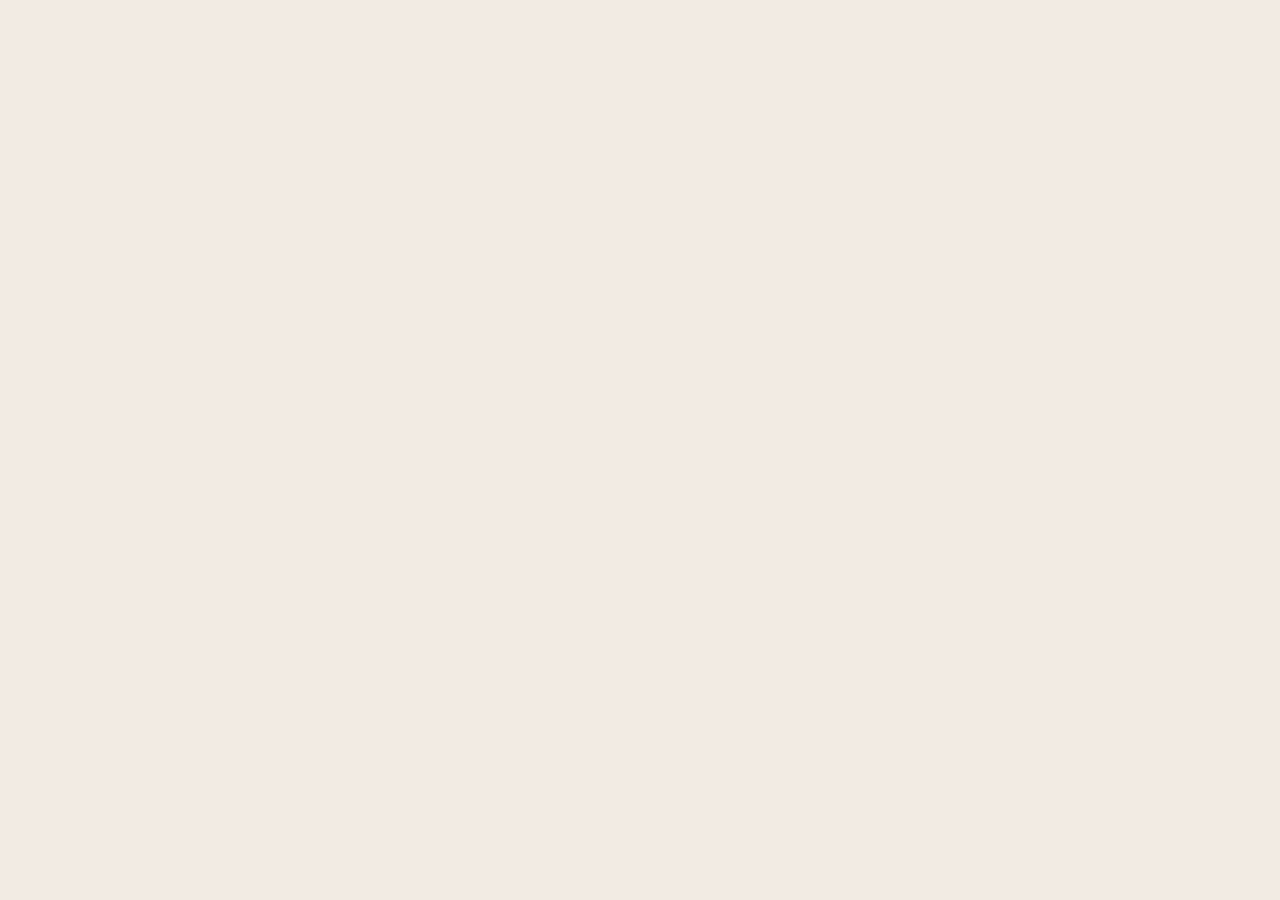
==== product-preview-card-component-main/code.html @ 2f369d1b "update" ====
<!DOCTYPE html>
<html lang="en">
<head>
    <meta charset="UTF-8">
    <meta name="viewport" content="width=device-width, initial-scale=1.0">
    <link rel="stylesheet" href="style.css">
    <title>Document</title>
</head>
<body>
    
</body>
</html>
---- product-preview-card-component-main/style.css ----
@import url('https://fonts.googleapis.com/css2?family=Montserrat:wght@400;700&display=swap');
@import url('https://fonts.googleapis.com/css2?family=Fraunces:wght@400;700&display=swap');

* {
  box-sizing: border-box;
  margin: 0;
  font-family: 'Montserra', sans-serif;
  padding-left: 0;
  font-size: 14px;
}
body{
    background-color: hsl(30, 38%, 92%);
    display: flex;
    justify-content: center;
    align-items: center;
    flex-direction: column;
    gap: 5px;

}
@media (max-width:376px) and (min-width: 0px) {
  .container{
    width: 90vw;
    height: 100vh;
    border: 0px solid;
  }
  .image{
    margin-top: 10px;
    width: 90vw;
  }
  .i2{
    display: none;
  }
 .image img{
border-radius: 10px 10px 0px 0px ;
    width: 90vw;
 }
 .cont{
    margin-top: -5px;
    display: flex;
    flex-direction: column;
    gap: 10px;
    background-color: hsl(0, 0%, 100%);
    border-radius: 0px 0px 10px 10px;
    padding: 15px;
 }
 .box1{
    font-size: 12px;
    text-transform: uppercase;

    margin-left: 5px;
    opacity: 0.5;
    letter-spacing: 5px;
 }
 .box2{
font-size: 34px;
font: bolder;

    font-family: 'Fraunces', sans-serif; }   
    
    .box3{
        padding-right: 52px;
        line-height: 20px;
        opacity: 0.7;
    }
}
.span{
    color:  hsl(158, 36%, 37%);
    display: inline-block;
    font-size:28px;
    font-weight: 600;
}
.box5{
    background-color:  hsl(158, 36%, 37%);
    display: flex;
    gap:10px;
    height: 40px;
    align-items: center;
    border-radius: 10px;
    color: white;

    justify-content: center;
}
@media (min-width:377px) {
 body{
  display: flex;
  flex-direction: row;
  height: 700px; 
  gap: 10px;
}

  
  .image{
    width: 400px;
  /* border: 3px solid ; */
  height: 500px;
 } 
 .i2{
  height: 500px;
 border-radius: 5px;
  width: 400px;
 }
 .i1{
  display: none;
}
.container{
  display: flex;
}
.cont{
  background-color: #fff;
  padding: 64px;
  width: 400px;
  display: flex;
  flex-direction: column;
  gap: 20px;
  border-radius: 5px;
  /* border: 4px solid; */
}
.box1
{
  font-size: 15px;
  margin-left: 5px;

  opacity: 0.5;
  letter-spacing: 5px;

}
.box2{
  font-size: 34px;
  font: bolder;
  
      font-family: 'Fraunces', sans-serif; }   
      
      .box3{
          padding-right: 52px;
          line-height: 20px;
          opacity: 0.7;
      }
  }
  .span{
      color:  hsl(158, 36%, 37%);
      display: inline-block;
      font-size:28px;
      font-weight: 600;
  }
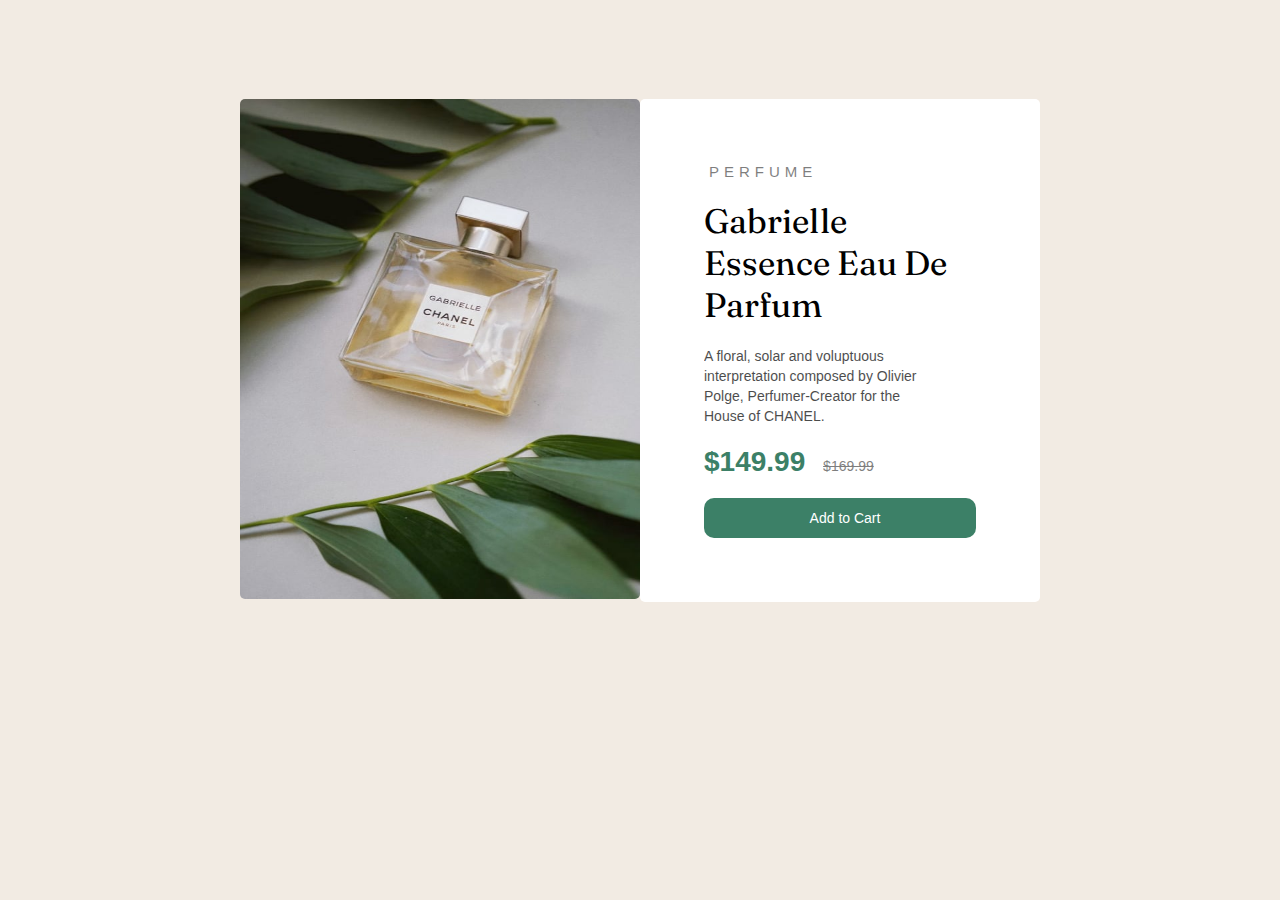
==== commit ca415d72: "update" ====
--- a/product-preview-card-component-main/code.html
+++ b/product-preview-card-component-main/code.html
@@ -1,12 +1,47 @@
 <!DOCTYPE html>
 <html lang="en">
 <head>
-    <meta charset="UTF-8">
-    <meta name="viewport" content="width=device-width, initial-scale=1.0">
-    <link rel="stylesheet" href="style.css">
-    <title>Document</title>
+  <meta charset="UTF-8">
+  <meta name="viewport" content="width=device-width, initial-scale=1.0"> <!-- displays site properly based on user's device -->
+
+  <link rel="icon" type="image/png" sizes="32x32" href="./images/favicon-32x32.png">
+  
+  <title>Frontend Mentor | Product preview card component</title>
+
+  <!-- Feel free to remove these styles or customise in your own stylesheet 👍 -->
+<link rel="stylesheet" href="style.css">
+<style>
+    .attribution { font-size: 11px; text-align: center; }
+    .attribution a { color: hsl(228, 45%, 44%); }
+  </style>
 </head>
 <body>
-    
+  <div class="container">
+    <div class="image">
+        <img class="i1" src="./images/image-product-mobile.jpg"  >
+        <img class="i2" src="./images/image-product-desktop.jpg" alt="">
+    </div>
+    <div class="cont">
+        <div class="box1" style="text-transform: uppercase;">
+            Perfume
+        </div>
+        <div class="box2">
+            Gabrielle Essence Eau De Parfum
+        </div>
+        <div class="box3">
+            A floral, solar and voluptuous interpretation composed by Olivier Polge, 
+            Perfumer-Creator for the House of CHANEL.
+        </div>
+        <div class="box4">
+           <span class="span"> $149.99</span>
+            <span style="margin-left: 14px; opacity: 0.5;"><del>$169.99</del></span>
+        </div>
+        <div class="box5">
+          <img src="/images/icon-cart.svg" alt="">  Add to Cart
+        </div>
+        
+    </div>
+
+</div>
 </body>
-</html>+</html>
